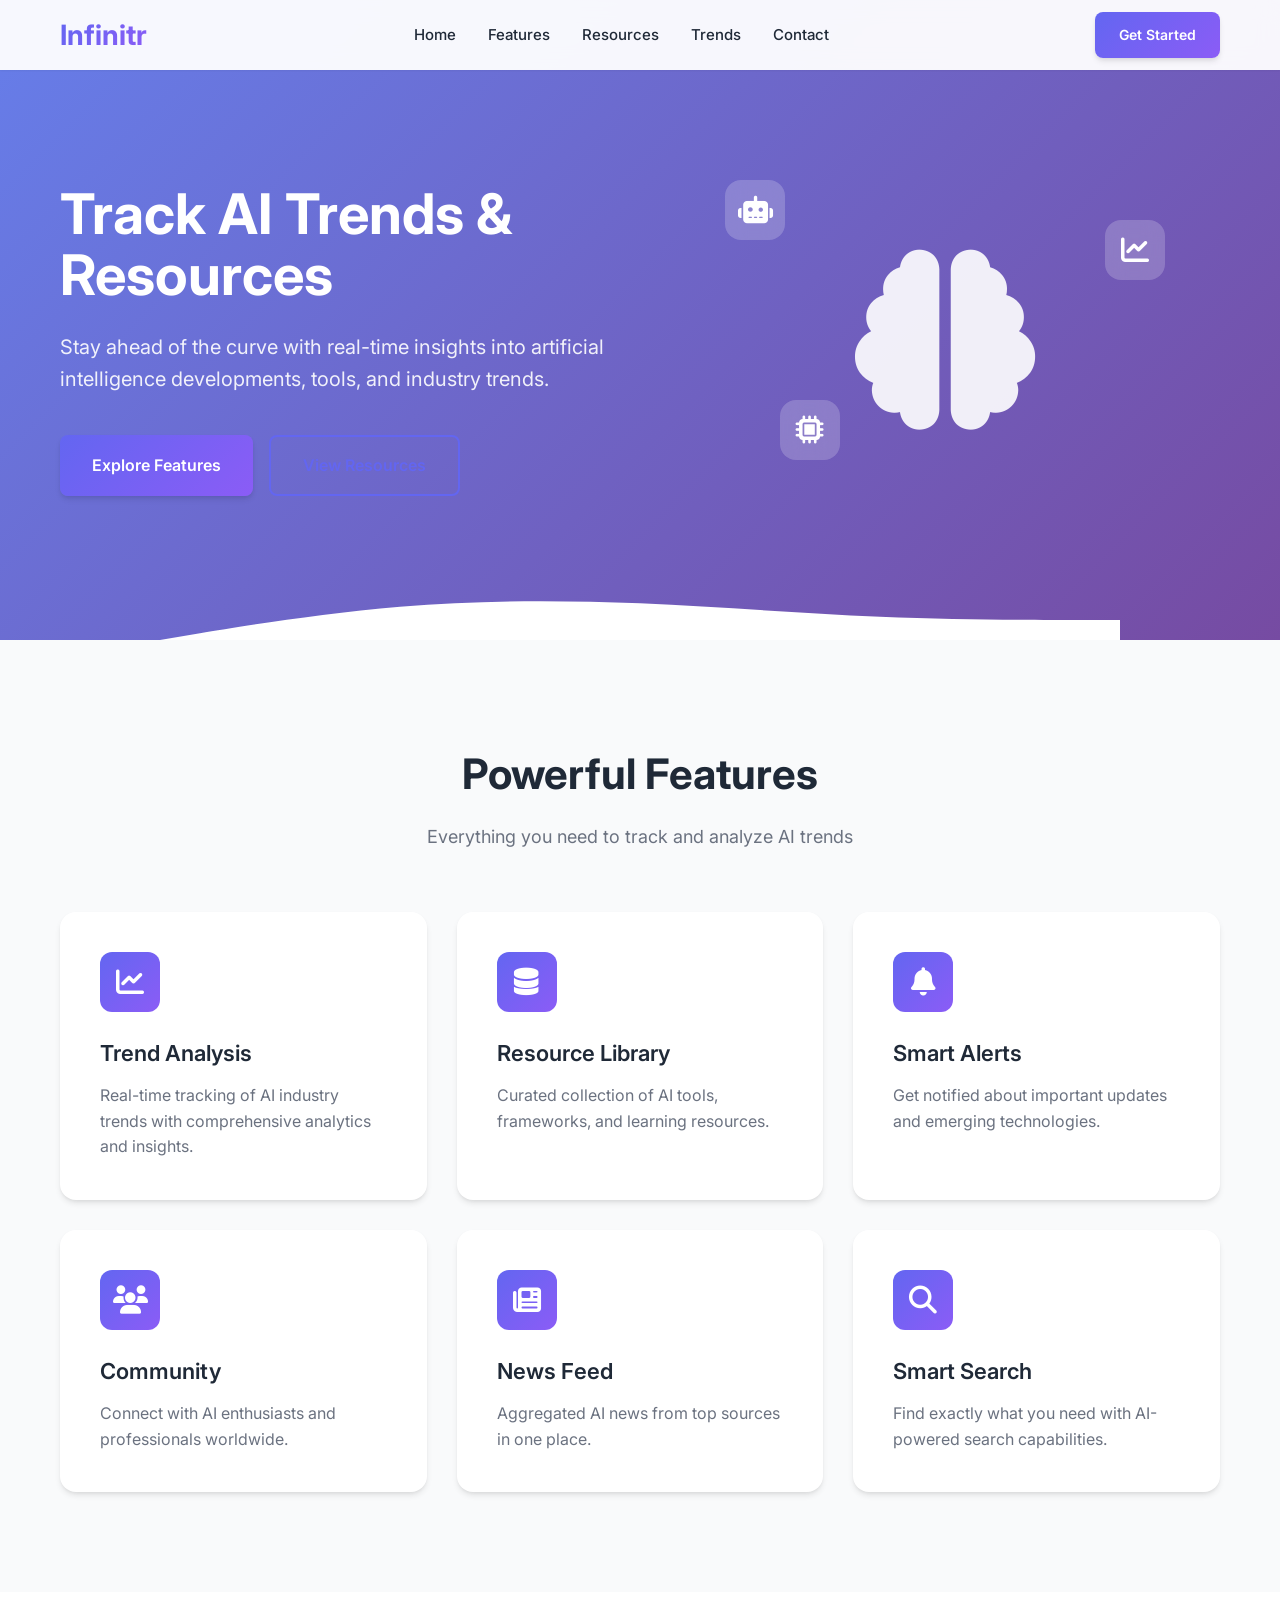
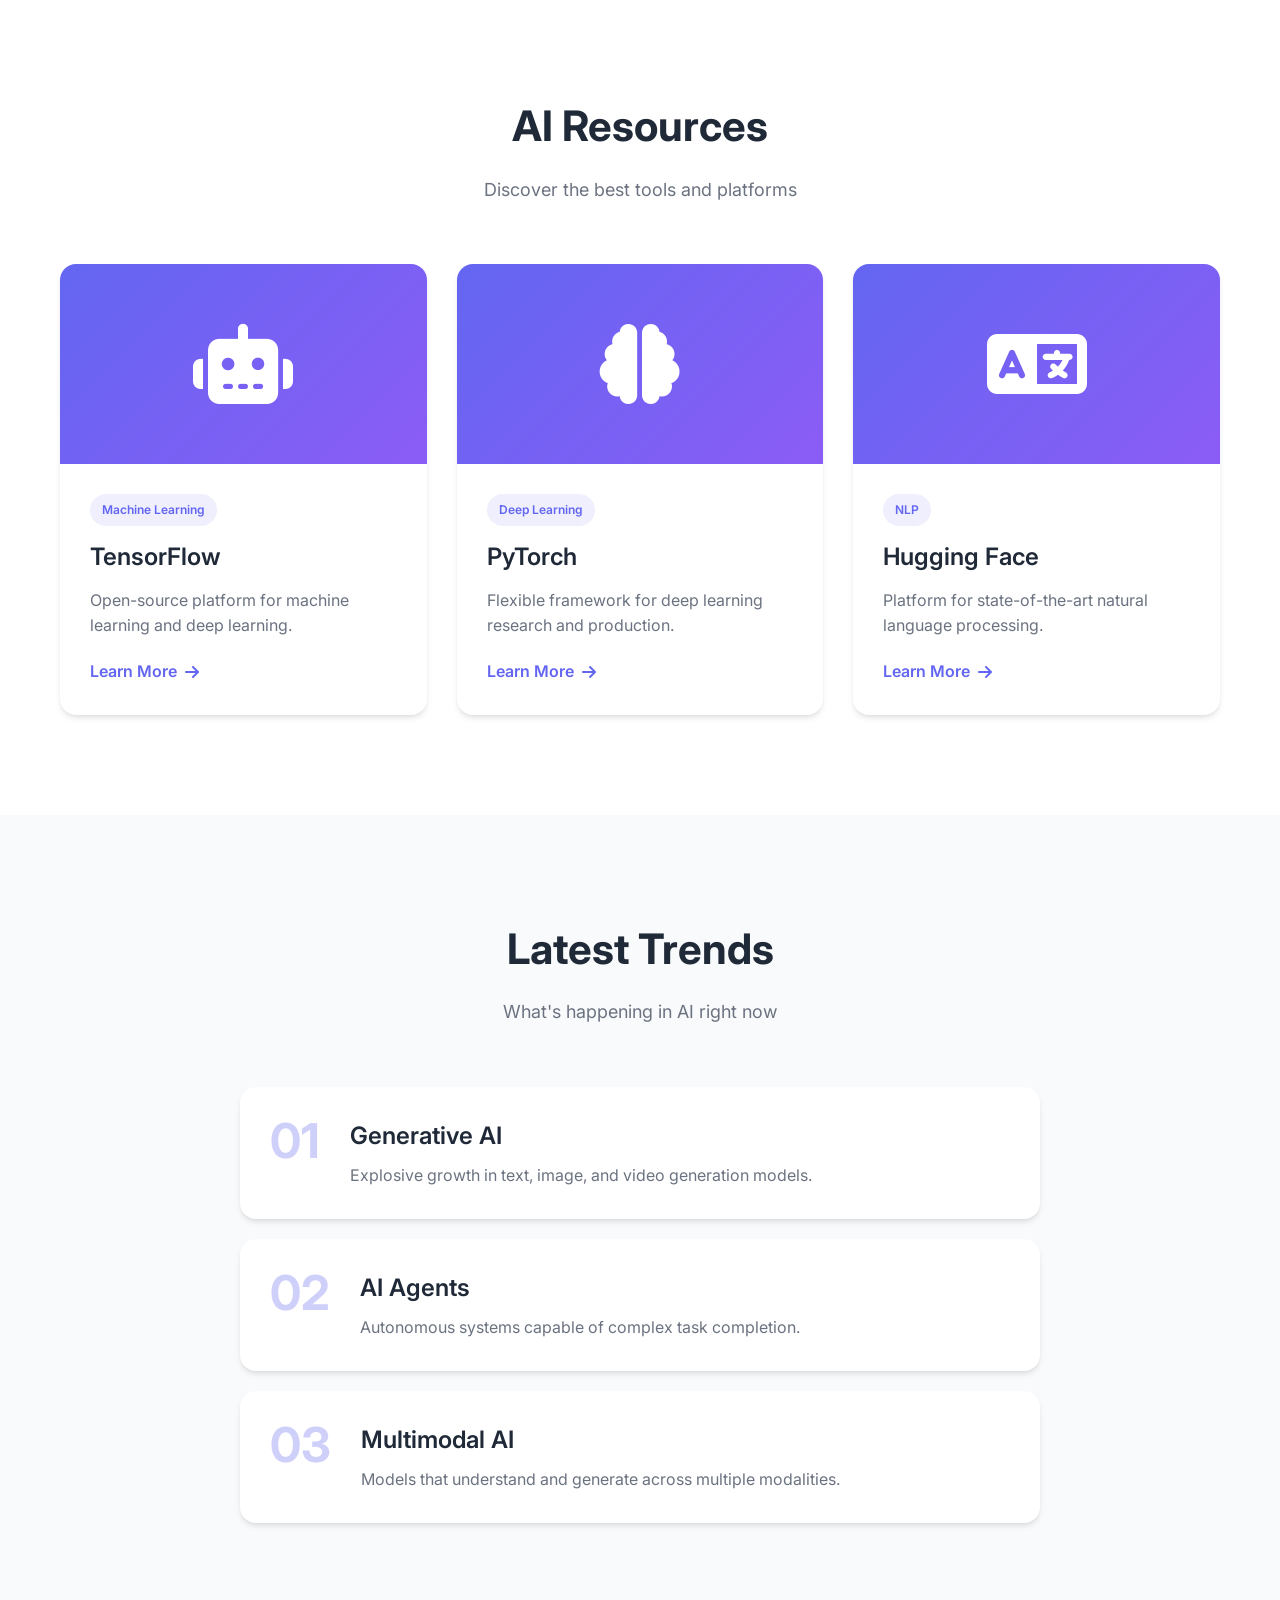
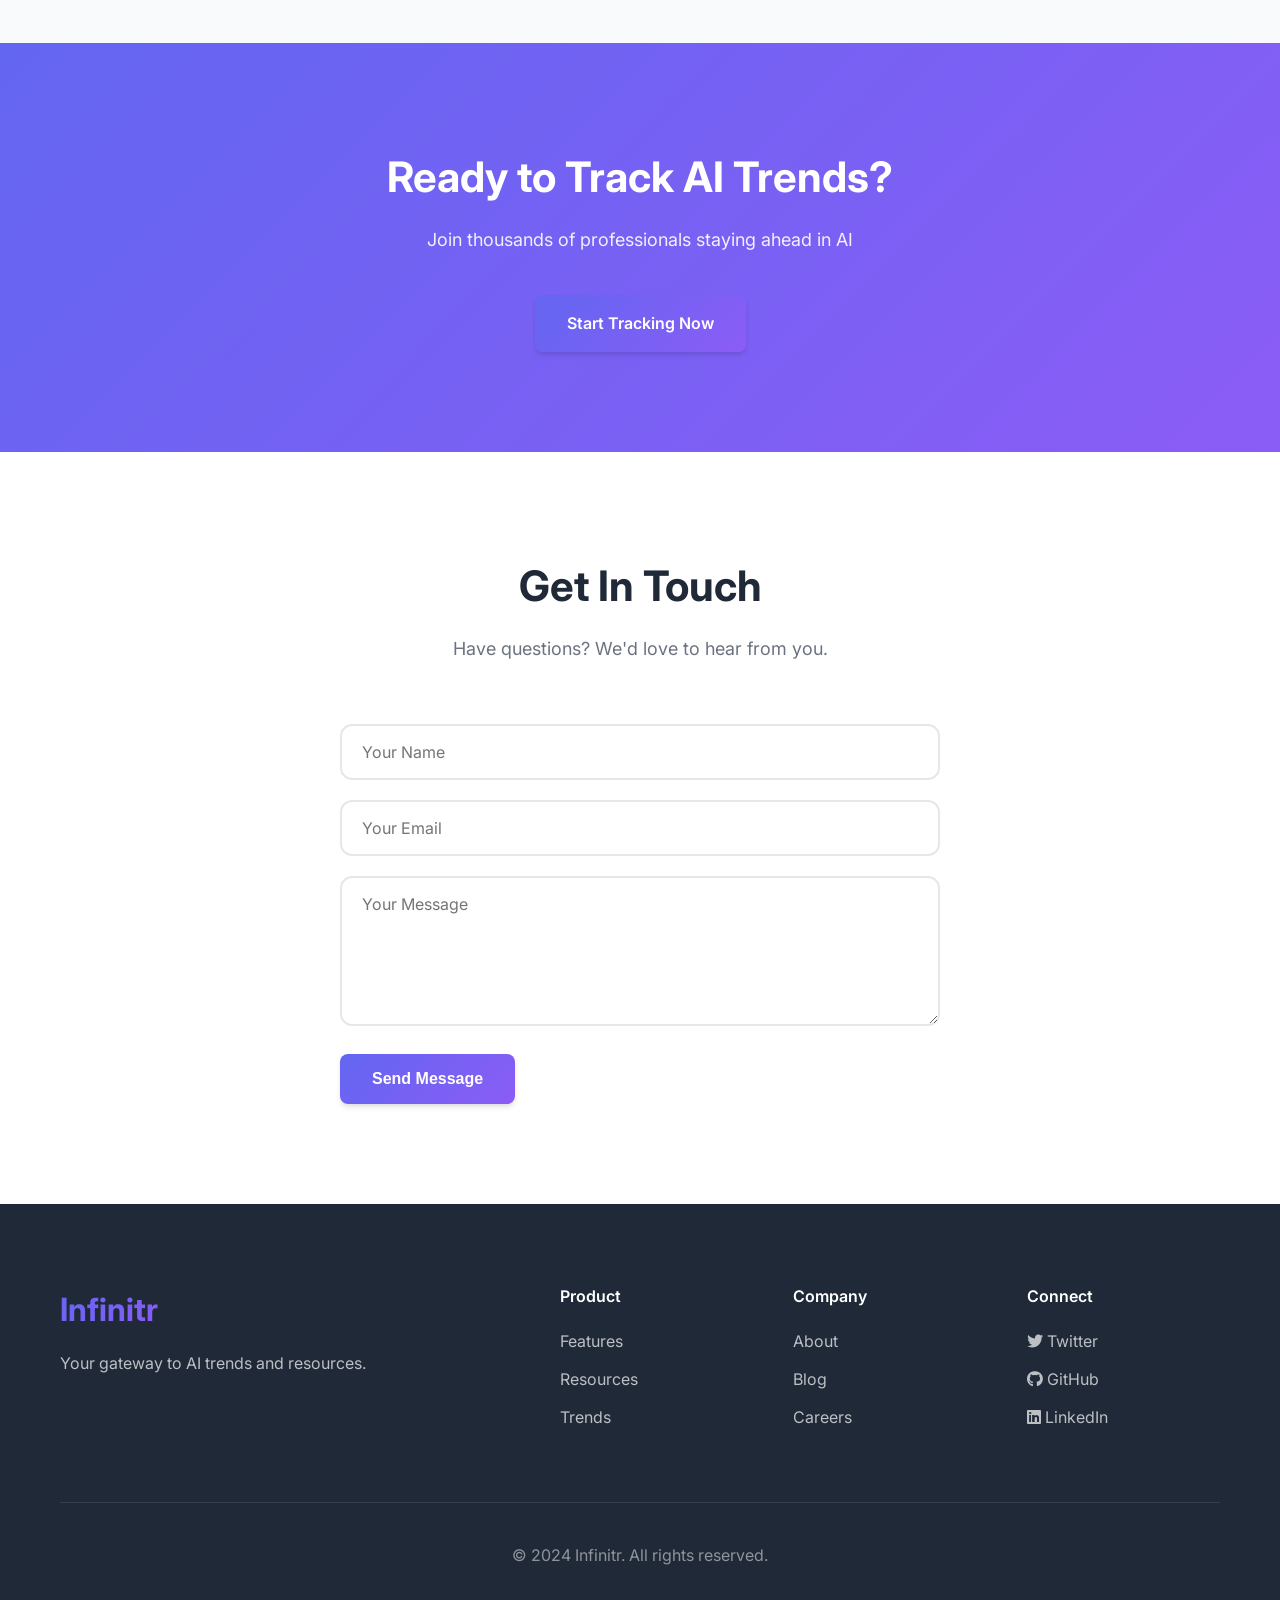
==== contact.html @ 83f3f102 "main Updated navigation links to point to subpages" ====
<!DOCTYPE html>
<html lang="en">
<head>
    <meta charset="UTF-8">
    <meta name="viewport" content="width=device-width, initial-scale=1.0">
    <title>AI Tracking Website for Trends and Resources in AI</title>
    <link rel="stylesheet" href="styles.css">
    <link href="https://fonts.googleapis.com/css2?family=Inter:wght@300;400;500;600;700&display=swap" rel="stylesheet">
    <link rel="stylesheet" href="https://cdnjs.cloudflare.com/ajax/libs/font-awesome/6.4.0/css/all.min.css">
</head>
<body>
    <!-- Navigation -->
    <nav class="navbar">
        <div class="container">
            <div class="nav-brand">
                <a href="#" class="logo">Infinitr</a>
            </div>
            <div class="nav-menu">
    <a href="index.html" class="nav-link">Home</a>
    <a href="features.html" class="nav-link">Features</a>
    <a href="resources.html" class="nav-link">Resources</a>
    <a href="trends.html" class="nav-link">Trends</a>
    <a href="contact.html" class="nav-link">Contact</a>
</div>
            <div class="nav-cta">
                <a href="#" class="btn btn-primary">Get Started</a>
            </div>
            <button class="mobile-toggle">
                <i class="fas fa-bars"></i>
            </button>
        </div>
    </nav>

    <!-- Hero Section -->
    <section id="home" class="hero">
        <div class="container">
            <div class="hero-content">
                <h1 class="hero-title">Track AI Trends & Resources</h1>
                <p class="hero-subtitle">Stay ahead of the curve with real-time insights into artificial intelligence developments, tools, and industry trends.</p>
                <div class="hero-buttons">
                    <a href="#features" class="btn btn-primary btn-lg">Explore Features</a>
                    <a href="#resources" class="btn btn-outline btn-lg">View Resources</a>
                </div>
            </div>
            <div class="hero-image">
                <div class="hero-visual">
                    <i class="fas fa-brain hero-icon"></i>
                    <div class="floating-elements">
                        <div class="float-item"><i class="fas fa-robot"></i></div>
                        <div class="float-item"><i class="fas fa-chart-line"></i></div>
                        <div class="float-item"><i class="fas fa-microchip"></i></div>
                    </div>
                </div>
            </div>
        </div>
        <div class="hero-wave">
            <svg viewBox="0 0 1440 120" fill="none" xmlns="http://www.w3.org/2000/svg">
                <path d="M0 120L60 110C120 100 240 80 360 70C480 60 600 60 720 65C840 70 960 80 1080 85C1200 90 1320 90 1380 90L1440 90V120H1380C1320 120 1200 120 1080 120C960 120 840 120 720 120C600 120 480 120 360 120C240 120 120 120 60 120H0Z" fill="white"/>
            </svg>
        </div>
    </section>

    <!-- Features Section -->
    <section id="features" class="features">
        <div class="container">
            <div class="section-header">
                <h2 class="section-title">Powerful Features</h2>
                <p class="section-subtitle">Everything you need to track and analyze AI trends</p>
            </div>
            <div class="features-grid">
                <div class="feature-card">
                    <div class="feature-icon">
                        <i class="fas fa-chart-line"></i>
                    </div>
                    <h3 class="feature-title">Trend Analysis</h3>
                    <p class="feature-desc">Real-time tracking of AI industry trends with comprehensive analytics and insights.</p>
                </div>
                <div class="feature-card">
                    <div class="feature-icon">
                        <i class="fas fa-database"></i>
                    </div>
                    <h3 class="feature-title">Resource Library</h3>
                    <p class="feature-desc">Curated collection of AI tools, frameworks, and learning resources.</p>
                </div>
                <div class="feature-card">
                    <div class="feature-icon">
                        <i class="fas fa-bell"></i>
                    </div>
                    <h3 class="feature-title">Smart Alerts</h3>
                    <p class="feature-desc">Get notified about important updates and emerging technologies.</p>
                </div>
                <div class="feature-card">
                    <div class="feature-icon">
                        <i class="fas fa-users"></i>
                    </div>
                    <h3 class="feature-title">Community</h3>
                    <p class="feature-desc">Connect with AI enthusiasts and professionals worldwide.</p>
                </div>
                <div class="feature-card">
                    <div class="feature-icon">
                        <i class="fas fa-newspaper"></i>
                    </div>
                    <h3 class="feature-title">News Feed</h3>
                    <p class="feature-desc">Aggregated AI news from top sources in one place.</p>
                </div>
                <div class="feature-card">
                    <div class="feature-icon">
                        <i class="fas fa-search"></i>
                    </div>
                    <h3 class="feature-title">Smart Search</h3>
                    <p class="feature-desc">Find exactly what you need with AI-powered search capabilities.</p>
                </div>
            </div>
        </div>
    </section>

    <!-- Resources Section -->
    <section id="resources" class="resources">
        <div class="container">
            <div class="section-header">
                <h2 class="section-title">AI Resources</h2>
                <p class="section-subtitle">Discover the best tools and platforms</p>
            </div>
            <div class="resources-grid">
                <div class="resource-card">
                    <div class="resource-image">
                        <i class="fas fa-robot"></i>
                    </div>
                    <div class="resource-content">
                        <span class="resource-tag">Machine Learning</span>
                        <h3 class="resource-title">TensorFlow</h3>
                        <p class="resource-desc">Open-source platform for machine learning and deep learning.</p>
                        <a href="#" class="resource-link">Learn More <i class="fas fa-arrow-right"></i></a>
                    </div>
                </div>
                <div class="resource-card">
                    <div class="resource-image">
                        <i class="fas fa-brain"></i>
                    </div>
                    <div class="resource-content">
                        <span class="resource-tag">Deep Learning</span>
                        <h3 class="resource-title">PyTorch</h3>
                        <p class="resource-desc">Flexible framework for deep learning research and production.</p>
                        <a href="#" class="resource-link">Learn More <i class="fas fa-arrow-right"></i></a>
                    </div>
                </div>
                <div class="resource-card">
                    <div class="resource-image">
                        <i class="fas fa-language"></i>
                    </div>
                    <div class="resource-content">
                        <span class="resource-tag">NLP</span>
                        <h3 class="resource-title">Hugging Face</h3>
                        <p class="resource-desc">Platform for state-of-the-art natural language processing.</p>
                        <a href="#" class="resource-link">Learn More <i class="fas fa-arrow-right"></i></a>
                    </div>
                </div>
            </div>
        </div>
    </section>

    <!-- Trends Section -->
    <section id="trends" class="trends">
        <div class="container">
            <div class="section-header">
                <h2 class="section-title">Latest Trends</h2>
                <p class="section-subtitle">What's happening in AI right now</p>
            </div>
            <div class="trends-content">
                <div class="trend-item">
                    <div class="trend-number">01</div>
                    <div class="trend-info">
                        <h3 class="trend-title">Generative AI</h3>
                        <p class="trend-desc">Explosive growth in text, image, and video generation models.</p>
                    </div>
                </div>
                <div class="trend-item">
                    <div class="trend-number">02</div>
                    <div class="trend-info">
                        <h3 class="trend-title">AI Agents</h3>
                        <p class="trend-desc">Autonomous systems capable of complex task completion.</p>
                    </div>
                </div>
                <div class="trend-item">
                    <div class="trend-number">03</div>
                    <div class="trend-info">
                        <h3 class="trend-title">Multimodal AI</h3>
                        <p class="trend-desc">Models that understand and generate across multiple modalities.</p>
                    </div>
                </div>
            </div>
        </div>
    </section>

    <!-- CTA Section -->
    <section class="cta">
        <div class="container">
            <div class="cta-content">
                <h2 class="cta-title">Ready to Track AI Trends?</h2>
                <p class="cta-subtitle">Join thousands of professionals staying ahead in AI</p>
                <a href="#" class="btn btn-primary btn-lg">Start Tracking Now</a>
            </div>
        </div>
    </section>

    <!-- Contact Section -->
    <section id="contact" class="contact">
        <div class="container">
            <div class="section-header">
                <h2 class="section-title">Get In Touch</h2>
                <p class="section-subtitle">Have questions? We'd love to hear from you.</p>
            </div>
            <div class="contact-content">
                <form class="contact-form">
                    <div class="form-group">
                        <input type="text" placeholder="Your Name" required>
                    </div>
                    <div class="form-group">
                        <input type="email" placeholder="Your Email" required>
                    </div>
                    <div class="form-group">
                        <textarea placeholder="Your Message" rows="5" required></textarea>
                    </div>
                    <button type="submit" class="btn btn-primary btn-lg">Send Message</button>
                </form>
            </div>
        </div>
    </section>

    <!-- Footer -->
    <footer class="footer">
        <div class="container">
            <div class="footer-content">
                <div class="footer-brand">
                    <a href="#" class="footer-logo">Infinitr</a>
                    <p class="footer-desc">Your gateway to AI trends and resources.</p>
                </div>
                <div class="footer-links">
                    <div class="footer-column">
                        <h4>Product</h4>
                        <a href="#features">Features</a>
                        <a href="#resources">Resources</a>
                        <a href="#trends">Trends</a>
                    </div>
                    <div class="footer-column">
                        <h4>Company</h4>
                        <a href="#">About</a>
                        <a href="#">Blog</a>
                        <a href="#">Careers</a>
                    </div>
                    <div class="footer-column">
                        <h4>Connect</h4>
                        <a href="#"><i class="fab fa-twitter"></i> Twitter</a>
                        <a href="#"><i class="fab fa-github"></i> GitHub</a>
                        <a href="#"><i class="fab fa-linkedin"></i> LinkedIn</a>
                    </div>
                </div>
            </div>
            <div class="footer-bottom">
                <p>&copy; 2024 Infinitr. All rights reserved.</p>
            </div>
        </div>
    </footer>

    <script src="script.js"></script>
</body>
</html>
---- styles.css ----
/* Infinitr AI Tracking Website Styles */

:root {
    --primary-color: #6366f1;
    --primary-dark: #4f46e5;
    --secondary-color: #8b5cf6;
    --accent-color: #06b6d4;
    --text-dark: #1f2937;
    --text-light: #6b7280;
    --bg-light: #f9fafb;
    --bg-white: #ffffff;
    --border-color: #e5e7eb;
    --gradient-primary: linear-gradient(135deg, #6366f1 0%, #8b5cf6 100%);
    --gradient-hero: linear-gradient(135deg, #667eea 0%, #764ba2 100%);
    --shadow-sm: 0 1px 2px 0 rgba(0, 0, 0, 0.05);
    --shadow-md: 0 4px 6px -1px rgba(0, 0, 0, 0.1), 0 2px 4px -1px rgba(0, 0, 0, 0.06);
    --shadow-lg: 0 10px 15px -3px rgba(0, 0, 0, 0.1), 0 4px 6px -2px rgba(0, 0, 0, 0.05);
    --shadow-xl: 0 20px 25px -5px rgba(0, 0, 0, 0.1), 0 10px 10px -5px rgba(0, 0, 0, 0.04);
}

* {
    margin: 0;
    padding: 0;
    box-sizing: border-box;
}

html {
    scroll-behavior: smooth;
}

body {
    font-family: 'Inter', -apple-system, BlinkMacSystemFont, 'Segoe UI', Roboto, sans-serif;
    line-height: 1.6;
    color: var(--text-dark);
    background-color: var(--bg-white);
}

.container {
    max-width: 1200px;
    margin: 0 auto;
    padding: 0 20px;
}

/* Buttons */
.btn {
    display: inline-flex;
    align-items: center;
    justify-content: center;
    padding: 12px 24px;
    font-size: 14px;
    font-weight: 600;
    text-decoration: none;
    border-radius: 8px;
    transition: all 0.3s ease;
    cursor: pointer;
    border: none;
}

.btn-primary {
    background: var(--gradient-primary);
    color: white;
    box-shadow: var(--shadow-md);
}

.btn-primary:hover {
    transform: translateY(-2px);
    box-shadow: var(--shadow-lg);
}

.btn-outline {
    background: transparent;
    color: var(--primary-color);
    border: 2px solid var(--primary-color);
}

.btn-outline:hover {
    background: var(--primary-color);
    color: white;
}

.btn-lg {
    padding: 16px 32px;
    font-size: 16px;
}

/* Navigation */
.navbar {
    position: fixed;
    top: 0;
    left: 0;
    right: 0;
    background: rgba(255, 255, 255, 0.95);
    backdrop-filter: blur(10px);
    z-index: 1000;
    box-shadow: var(--shadow-sm);
}

.navbar .container {
    display: flex;
    align-items: center;
    justify-content: space-between;
    height: 70px;
}

.logo {
    font-size: 28px;
    font-weight: 700;
    background: var(--gradient-primary);
    -webkit-background-clip: text;
    -webkit-text-fill-color: transparent;
    background-clip: text;
    text-decoration: none;
}

.nav-menu {
    display: flex;
    gap: 32px;
}

.nav-link {
    color: var(--text-dark);
    text-decoration: none;
    font-weight: 500;
    font-size: 15px;
    transition: color 0.3s ease;
    position: relative;
}

.nav-link:hover {
    color: var(--primary-color);
}

.nav-link::after {
    content: '';
    position: absolute;
    bottom: -4px;
    left: 0;
    width: 0;
    height: 2px;
    background: var(--gradient-primary);
    transition: width 0.3s ease;
}

.nav-link:hover::after {
    width: 100%;
}

.mobile-toggle {
    display: none;
    background: none;
    border: none;
    font-size: 24px;
    color: var(--text-dark);
    cursor: pointer;
}

/* Hero Section */
.hero {
    padding: 140px 0 100px;
    background: var(--gradient-hero);
    position: relative;
    overflow: hidden;
}

.hero .container {
    display: grid;
    grid-template-columns: 1fr 1fr;
    gap: 60px;
    align-items: center;
}

.hero-content {
    color: white;
}

.hero-title {
    font-size: 56px;
    font-weight: 700;
    line-height: 1.1;
    margin-bottom: 24px;
}

.hero-subtitle {
    font-size: 20px;
    opacity: 0.9;
    margin-bottom: 40px;
    line-height: 1.6;
}

.hero-buttons {
    display: flex;
    gap: 16px;
    flex-wrap: wrap;
}

.hero-visual {
    position: relative;
    display: flex;
    align-items: center;
    justify-content: center;
    height: 400px;
}

.hero-icon {
    font-size: 180px;
    color: rgba(255, 255, 255, 0.9);
    animation: pulse 3s ease-in-out infinite;
}

@keyframes pulse {
    0%, 100% { transform: scale(1); }
    50% { transform: scale(1.05); }
}

.floating-elements {
    position: absolute;
    width: 100%;
    height: 100%;
}

.float-item {
    position: absolute;
    width: 60px;
    height: 60px;
    background: rgba(255, 255, 255, 0.2);
    border-radius: 16px;
    display: flex;
    align-items: center;
    justify-content: center;
    font-size: 28px;
    color: white;
    backdrop-filter: blur(10px);
    animation: float 6s ease-in-out infinite;
}

.float-item:nth-child(1) {
    top: 10%;
    left: 10%;
    animation-delay: 0s;
}

.float-item:nth-child(2) {
    top: 20%;
    right: 10%;
    animation-delay: 2s;
}

.float-item:nth-child(3) {
    bottom: 20%;
    left: 20%;
    animation-delay: 4s;
}

@keyframes float {
    0%, 100% { transform: translateY(0) rotate(0deg); }
    50% { transform: translateY(-20px) rotate(5deg); }
}

.hero-wave {
    position: absolute;
    bottom: 0;
    left: 0;
    right: 0;
    line-height: 0;
}

.hero-wave svg {
    width: 100%;
    height: 80px;
}

/* Section Styles */
section {
    padding: 100px 0;
}

.section-header {
    text-align: center;
    margin-bottom: 60px;
}

.section-title {
    font-size: 42px;
    font-weight: 700;
    margin-bottom: 16px;
    color: var(--text-dark);
}

.section-subtitle {
    font-size: 18px;
    color: var(--text-light);
}

/* Features Section */
.features {
    background: var(--bg-light);
}

.features-grid {
    display: grid;
    grid-template-columns: repeat(auto-fit, minmax(350px, 1fr));
    gap: 30px;
}

.feature-card {
    background: white;
    padding: 40px;
    border-radius: 16px;
    box-shadow: var(--shadow-md);
    transition: all 0.3s ease;
}

.feature-card:hover {
    transform: translateY(-8px);
    box-shadow: var(--shadow-xl);
}

.feature-icon {
    width: 60px;
    height: 60px;
    background: var(--gradient-primary);
    border-radius: 12px;
    display: flex;
    align-items: center;
    justify-content: center;
    font-size: 28px;
    color: white;
    margin-bottom: 24px;
}

.feature-title {
    font-size: 22px;
    font-weight: 600;
    margin-bottom: 12px;
    color: var(--text-dark);
}

.feature-desc {
    color: var(--text-light);
    line-height: 1.6;
}

/* Resources Section */
.resources-grid {
    display: grid;
    grid-template-columns: repeat(auto-fit, minmax(320px, 1fr));
    gap: 30px;
}

.resource-card {
    background: white;
    border-radius: 16px;
    overflow: hidden;
    box-shadow: var(--shadow-md);
    transition: all 0.3s ease;
}

.resource-card:hover {
    transform: translateY(-8px);
    box-shadow: var(--shadow-xl);
}

.resource-image {
    height: 200px;
    background: var(--gradient-primary);
    display: flex;
    align-items: center;
    justify-content: center;
    font-size: 80px;
    color: white;
}

.resource-content {
    padding: 30px;
}

.resource-tag {
    display: inline-block;
    padding: 6px 12px;
    background: rgba(99, 102, 241, 0.1);
    color: var(--primary-color);
    font-size: 12px;
    font-weight: 600;
    border-radius: 20px;
    margin-bottom: 12px;
}

.resource-title {
    font-size: 24px;
    font-weight: 600;
    margin-bottom: 12px;
    color: var(--text-dark);
}

.resource-desc {
    color: var(--text-light);
    margin-bottom: 20px;
    line-height: 1.6;
}

.resource-link {
    color: var(--primary-color);
    text-decoration: none;
    font-weight: 600;
    display: inline-flex;
    align-items: center;
    gap: 8px;
    transition: gap 0.3s ease;
}

.resource-link:hover {
    gap: 12px;
}

/* Trends Section */
.trends {
    background: var(--bg-light);
}

.trends-content {
    max-width: 800px;
    margin: 0 auto;
}

.trend-item {
    display: flex;
    align-items: flex-start;
    gap: 30px;
    padding: 30px;
    background: white;
    border-radius: 16px;
    margin-bottom: 20px;
    box-shadow: var(--shadow-md);
    transition: all 0.3s ease;
}

.trend-item:hover {
    transform: translateX(10px);
    box-shadow: var(--shadow-lg);
}

.trend-number {
    font-size: 48px;
    font-weight: 700;
    color: var(--primary-color);
    opacity: 0.3;
    line-height: 1;
}

.trend-title {
    font-size: 24px;
    font-weight: 600;
    margin-bottom: 8px;
    color: var(--text-dark);
}

.trend-desc {
    color: var(--text-light);
}

/* CTA Section */
.cta {
    background: var(--gradient-primary);
    padding: 100px 0;
    text-align: center;
}

.cta-content {
    color: white;
}

.cta-title {
    font-size: 42px;
    font-weight: 700;
    margin-bottom: 16px;
}

.cta-subtitle {
    font-size: 18px;
    opacity: 0.9;
    margin-bottom: 40px;
}

/* Contact Section */
.contact-form {
    max-width: 600px;
    margin: 0 auto;
}

.form-group {
    margin-bottom: 20px;
}

.form-group input,
.form-group textarea {
    width: 100%;
    padding: 16px 20px;
    border: 2px solid var(--border-color);
    border-radius: 12px;
    font-size: 16px;
    font-family: inherit;
    transition: border-color 0.3s ease;
}

.form-group input:focus,
.form-group textarea:focus {
    outline: none;
    border-color: var(--primary-color);
}

.form-group textarea {
    resize: vertical;
    min-height: 150px;
}

/* Footer */
.footer {
    background: var(--text-dark);
    color: white;
    padding: 80px 0 40px;
}

.footer-content {
    display: grid;
    grid-template-columns: 2fr 3fr;
    gap: 60px;
    margin-bottom: 60px;
}

.footer-logo {
    font-size: 32px;
    font-weight: 700;
    background: var(--gradient-primary);
    -webkit-background-clip: text;
    -webkit-text-fill-color: transparent;
    background-clip: text;
    text-decoration: none;
    display: inline-block;
    margin-bottom: 16px;
}

.footer-desc {
    color: rgba(255, 255, 255, 0.7);
    line-height: 1.6;
}

.footer-links {
    display: grid;
    grid-template-columns: repeat(3, 1fr);
    gap: 40px;
}

.footer-column h4 {
    font-size: 16px;
    font-weight: 600;
    margin-bottom: 20px;
    color: white;
}

.footer-column a {
    display: block;
    color: rgba(255, 255, 255, 0.7);
    text-decoration: none;
    margin-bottom: 12px;
    transition: color 0.3s ease;
}

.footer-column a:hover {
    color: white;
}

.footer-bottom {
    border-top: 1px solid rgba(255, 255, 255, 0.1);
    padding-top: 40px;
    text-align: center;
    color: rgba(255, 255, 255, 0.5);
}

/* Responsive Design */
@media (max-width: 1024px) {
    .hero .container {
        grid-template-columns: 1fr;
        text-align: center;
    }

    .hero-title {
        font-size: 42px;
    }

    .hero-buttons {
        justify-content: center;
    }

    .hero-visual {
        height: 300px;
    }

    .hero-icon {
        font-size: 120px;
    }

    .footer-content {
        grid-template-columns: 1fr;
        gap: 40px;
    }
}

@media (max-width: 768px) {
    .nav-menu,
    .nav-cta {
        display: none;
    }

    .mobile-toggle {
        display: block;
    }

    .hero {
        padding: 120px 0 80px;
    }

    .hero-title {
        font-size: 36px;
    }

    .section-title {
        font-size: 32px;
    }

    .features-grid {
        grid-template-columns: 1fr;
    }

    .resources-grid {
        grid-template-columns: 1fr;
    }

    .footer-links {
        grid-template-columns: 1fr;
        gap: 30px;
    }

    .trend-item {
        flex-direction: column;
        text-align: center;
    }
}

/* Animations */
@keyframes fadeInUp {
    from {
        opacity: 0;
        transform: translateY(30px);
    }
    to {
        opacity: 1;
        transform: translateY(0);
    }
}

.feature-card,
.resource-card,
.trend-item {
    animation: fadeInUp 0.6s ease forwards;
}

.feature-card:nth-child(1) { animation-delay: 0.1s; }
.feature-card:nth-child(2) { animation-delay: 0.2s; }
.feature-card:nth-child(3) { animation-delay: 0.3s; }
.feature-card:nth-child(4) { animation-delay: 0.4s; }
.feature-card:nth-child(5) { animation-delay: 0.5s; }
.feature-card:nth-child(6) { animation-delay: 0.6s; }
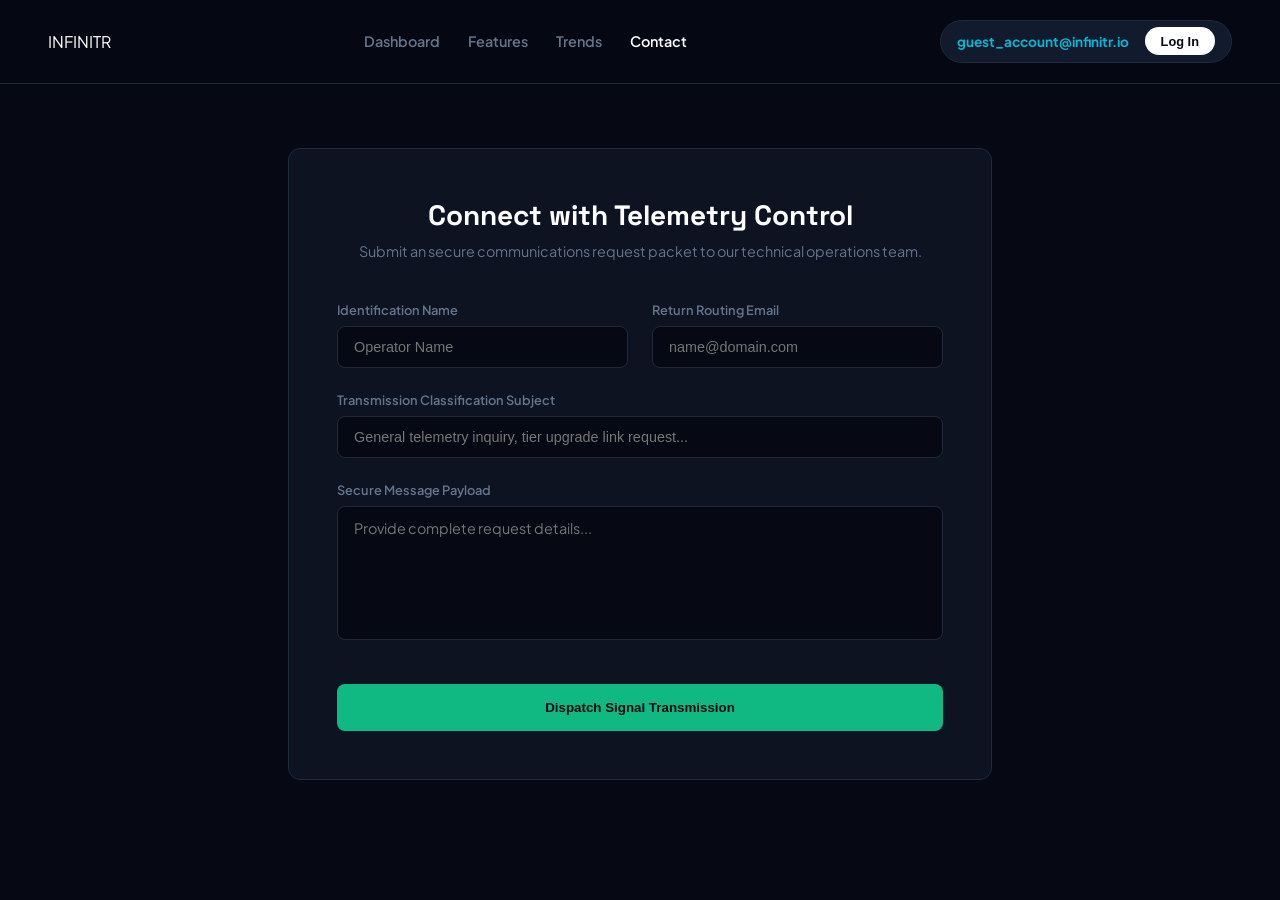
==== commit 8985f40a: "z z" ====
--- a/contact.html
+++ b/contact.html
@@ -1,267 +1,90 @@
 <!DOCTYPE html>
 <html lang="en">
 <head>
-    <meta charset="UTF-8">
-    <meta name="viewport" content="width=device-width, initial-scale=1.0">
-    <title>AI Tracking Website for Trends and Resources in AI</title>
-    <link rel="stylesheet" href="styles.css">
-    <link href="https://fonts.googleapis.com/css2?family=Inter:wght@300;400;500;600;700&display=swap" rel="stylesheet">
-    <link rel="stylesheet" href="https://cdnjs.cloudflare.com/ajax/libs/font-awesome/6.4.0/css/all.min.css">
+  <meta charset="UTF-8">
+  <meta name="viewport" content="width=device-width, initial-scale=1.0">
+  <title>InfiniTR // Contact Matrix Connection</title>
+  
+  <link rel="preconnect" href="https://fonts.googleapis.com">
+  <link rel="preconnect" href="https://fonts.gstatic.com" crossorigin>
+  <link href="https://fonts.googleapis.com/css2?family=Plus+Jakarta+Sans:wght@400;600;700&family=Space+Grotesk:wght@500;700&display=swap" rel="stylesheet">
+  <link rel="stylesheet" href="style.css">
 </head>
 <body>
-    <!-- Navigation -->
-    <nav class="navbar">
-        <div class="container">
-            <div class="nav-brand">
-                <a href="#" class="logo">Infinitr</a>
-            </div>
-            <div class="nav-menu">
-    <a href="index.html" class="nav-link">Home</a>
-    <a href="features.html" class="nav-link">Features</a>
-    <a href="resources.html" class="nav-link">Resources</a>
-    <a href="trends.html" class="nav-link">Trends</a>
-    <a href="contact.html" class="nav-link">Contact</a>
-</div>
-            <div class="nav-cta">
-                <a href="#" class="btn btn-primary">Get Started</a>
-            </div>
-            <button class="mobile-toggle">
-                <i class="fas fa-bars"></i>
-            </button>
+
+  <nav class="navbar">
+    <div class="logo">INFINI<span>TR</span></div>
+    
+    <div class="nav-links-group">
+      <a href="index.html" class="nav-page-link">Dashboard</a>
+      <a href="features.html" class="nav-page-link">Features</a>
+      <a href="trends.html" class="nav-page-link">Trends</a>
+      <a href="contact.html" class="nav-page-link active">Contact</a>
+    </div>
+
+    <div class="profile-pill">
+      <div class="user-meta-block">
+        <span id="user-display-name" class="user-email">guest_account@infinitr.io</span>
+        <small id="user-role-sub" style="color: var(--text-muted); display: block; font-size: 0.7rem;"></small>
+      </div>
+      <span id="portal-role-badge" style="font-size: 0.7rem; font-weight: bold; padding: 0.2rem 0.4rem; background: rgba(255,255,255,0.05); border-radius: 4px; display: none;"></span>
+      <button id="logout-btn" class="auth-btn" style="display: none;">Log Out</button>
+      <button id="login-trigger-btn" class="login-btn">Log In</button>
+    </div>
+  </nav>
+
+  <div id="auth-screen" class="auth-container" style="display: none;">
+    <div class="auth-card">
+      <div class="auth-close" id="auth-close-btn">&times;</div>
+      <h2>INFINI<span>TR</span></h2>
+      <p>Enter your profile credentials to sync with the tracking matrix stream.</p>
+      <form id="login-form">
+        <div class="input-group">
+          <label for="username">Secure User Email</label>
+          <input type="text" id="username" placeholder="member@infinitr.io" required autocomplete="email">
         </div>
-    </nav>
+        <div class="input-group">
+          <label for="password">Security Access Key</label>
+          <input type="password" id="password" placeholder="••••••••" required>
+        </div>
+        <button type="submit" class="btn-primary">Initialize Secure Link</button>
+        <div id="auth-error" class="error-msg"></div>
+      </form>
+    </div>
+  </div>
 
-    <!-- Hero Section -->
-    <section id="home" class="hero">
-        <div class="container">
-            <div class="hero-content">
-                <h1 class="hero-title">Track AI Trends & Resources</h1>
-                <p class="hero-subtitle">Stay ahead of the curve with real-time insights into artificial intelligence developments, tools, and industry trends.</p>
-                <div class="hero-buttons">
-                    <a href="#features" class="btn btn-primary btn-lg">Explore Features</a>
-                    <a href="#resources" class="btn btn-outline btn-lg">View Resources</a>
-                </div>
-            </div>
-            <div class="hero-image">
-                <div class="hero-visual">
-                    <i class="fas fa-brain hero-icon"></i>
-                    <div class="floating-elements">
-                        <div class="float-item"><i class="fas fa-robot"></i></div>
-                        <div class="float-item"><i class="fas fa-chart-line"></i></div>
-                        <div class="float-item"><i class="fas fa-microchip"></i></div>
-                    </div>
-                </div>
-            </div>
+  <div class="dashboard-layout" style="grid-template-columns: 1fr; max-width: 800px; margin-top: 4rem;">
+    <section class="card-panel" style="padding: 3rem;">
+      <h2 class="panel-title" style="font-size: 1.75rem; font-family: var(--font-display); text-align: center; margin-bottom: 0.5rem;">Connect with <span>Telemetry Control</span></h2>
+      <p style="color: var(--text-muted); text-align: center; font-size: 0.9rem; margin-bottom: 2.5rem; line-height: 1.5;">Submit an secure communications request packet to our technical operations team.</p>
+      
+      <form id="contact-dispatch-form" style="display: flex; flex-direction: column; gap: 1.5rem;">
+        <div style="display: grid; grid-template-columns: 1fr 1fr; gap: 1.5rem;">
+          <div class="input-group" style="margin-bottom: 0;">
+            <label>Identification Name</label>
+            <input type="text" placeholder="Operator Name" required style="background: #060913;">
+          </div>
+          <div class="input-group" style="margin-bottom: 0;">
+            <label>Return Routing Email</label>
+            <input type="email" placeholder="name@domain.com" required style="background: #060913;">
+          </div>
         </div>
-        <div class="hero-wave">
-            <svg viewBox="0 0 1440 120" fill="none" xmlns="http://www.w3.org/2000/svg">
-                <path d="M0 120L60 110C120 100 240 80 360 70C480 60 600 60 720 65C840 70 960 80 1080 85C1200 90 1320 90 1380 90L1440 90V120H1380C1320 120 1200 120 1080 120C960 120 840 120 720 120C600 120 480 120 360 120C240 120 120 120 60 120H0Z" fill="white"/>
-            </svg>
+        
+        <div class="input-group" style="margin-bottom: 0;">
+          <label>Transmission Classification Subject</label>
+          <input type="text" placeholder="General telemetry inquiry, tier upgrade link request..." required style="background: #060913;">
         </div>
+
+        <div class="input-group" style="margin-bottom: 0;">
+          <label>Secure Message Payload</label>
+          <textarea rows="6" placeholder="Provide complete request details..." required style="width: 100%; padding: 0.75rem 1rem; border-radius: 8px; border: 1px solid var(--border-line); background: #060913; color: white; outline: none; font-family: var(--font-body); font-size: 0.9rem; resize: none;"></textarea>
+        </div>
+
+        <button type="submit" class="btn-primary" style="padding: 1rem; margin-top: 1rem;">Dispatch Signal Transmission</button>
+      </form>
     </section>
+  </div>
 
-    <!-- Features Section -->
-    <section id="features" class="features">
-        <div class="container">
-            <div class="section-header">
-                <h2 class="section-title">Powerful Features</h2>
-                <p class="section-subtitle">Everything you need to track and analyze AI trends</p>
-            </div>
-            <div class="features-grid">
-                <div class="feature-card">
-                    <div class="feature-icon">
-                        <i class="fas fa-chart-line"></i>
-                    </div>
-                    <h3 class="feature-title">Trend Analysis</h3>
-                    <p class="feature-desc">Real-time tracking of AI industry trends with comprehensive analytics and insights.</p>
-                </div>
-                <div class="feature-card">
-                    <div class="feature-icon">
-                        <i class="fas fa-database"></i>
-                    </div>
-                    <h3 class="feature-title">Resource Library</h3>
-                    <p class="feature-desc">Curated collection of AI tools, frameworks, and learning resources.</p>
-                </div>
-                <div class="feature-card">
-                    <div class="feature-icon">
-                        <i class="fas fa-bell"></i>
-                    </div>
-                    <h3 class="feature-title">Smart Alerts</h3>
-                    <p class="feature-desc">Get notified about important updates and emerging technologies.</p>
-                </div>
-                <div class="feature-card">
-                    <div class="feature-icon">
-                        <i class="fas fa-users"></i>
-                    </div>
-                    <h3 class="feature-title">Community</h3>
-                    <p class="feature-desc">Connect with AI enthusiasts and professionals worldwide.</p>
-                </div>
-                <div class="feature-card">
-                    <div class="feature-icon">
-                        <i class="fas fa-newspaper"></i>
-                    </div>
-                    <h3 class="feature-title">News Feed</h3>
-                    <p class="feature-desc">Aggregated AI news from top sources in one place.</p>
-                </div>
-                <div class="feature-card">
-                    <div class="feature-icon">
-                        <i class="fas fa-search"></i>
-                    </div>
-                    <h3 class="feature-title">Smart Search</h3>
-                    <p class="feature-desc">Find exactly what you need with AI-powered search capabilities.</p>
-                </div>
-            </div>
-        </div>
-    </section>
-
-    <!-- Resources Section -->
-    <section id="resources" class="resources">
-        <div class="container">
-            <div class="section-header">
-                <h2 class="section-title">AI Resources</h2>
-                <p class="section-subtitle">Discover the best tools and platforms</p>
-            </div>
-            <div class="resources-grid">
-                <div class="resource-card">
-                    <div class="resource-image">
-                        <i class="fas fa-robot"></i>
-                    </div>
-                    <div class="resource-content">
-                        <span class="resource-tag">Machine Learning</span>
-                        <h3 class="resource-title">TensorFlow</h3>
-                        <p class="resource-desc">Open-source platform for machine learning and deep learning.</p>
-                        <a href="#" class="resource-link">Learn More <i class="fas fa-arrow-right"></i></a>
-                    </div>
-                </div>
-                <div class="resource-card">
-                    <div class="resource-image">
-                        <i class="fas fa-brain"></i>
-                    </div>
-                    <div class="resource-content">
-                        <span class="resource-tag">Deep Learning</span>
-                        <h3 class="resource-title">PyTorch</h3>
-                        <p class="resource-desc">Flexible framework for deep learning research and production.</p>
-                        <a href="#" class="resource-link">Learn More <i class="fas fa-arrow-right"></i></a>
-                    </div>
-                </div>
-                <div class="resource-card">
-                    <div class="resource-image">
-                        <i class="fas fa-language"></i>
-                    </div>
-                    <div class="resource-content">
-                        <span class="resource-tag">NLP</span>
-                        <h3 class="resource-title">Hugging Face</h3>
-                        <p class="resource-desc">Platform for state-of-the-art natural language processing.</p>
-                        <a href="#" class="resource-link">Learn More <i class="fas fa-arrow-right"></i></a>
-                    </div>
-                </div>
-            </div>
-        </div>
-    </section>
-
-    <!-- Trends Section -->
-    <section id="trends" class="trends">
-        <div class="container">
-            <div class="section-header">
-                <h2 class="section-title">Latest Trends</h2>
-                <p class="section-subtitle">What's happening in AI right now</p>
-            </div>
-            <div class="trends-content">
-                <div class="trend-item">
-                    <div class="trend-number">01</div>
-                    <div class="trend-info">
-                        <h3 class="trend-title">Generative AI</h3>
-                        <p class="trend-desc">Explosive growth in text, image, and video generation models.</p>
-                    </div>
-                </div>
-                <div class="trend-item">
-                    <div class="trend-number">02</div>
-                    <div class="trend-info">
-                        <h3 class="trend-title">AI Agents</h3>
-                        <p class="trend-desc">Autonomous systems capable of complex task completion.</p>
-                    </div>
-                </div>
-                <div class="trend-item">
-                    <div class="trend-number">03</div>
-                    <div class="trend-info">
-                        <h3 class="trend-title">Multimodal AI</h3>
-                        <p class="trend-desc">Models that understand and generate across multiple modalities.</p>
-                    </div>
-                </div>
-            </div>
-        </div>
-    </section>
-
-    <!-- CTA Section -->
-    <section class="cta">
-        <div class="container">
-            <div class="cta-content">
-                <h2 class="cta-title">Ready to Track AI Trends?</h2>
-                <p class="cta-subtitle">Join thousands of professionals staying ahead in AI</p>
-                <a href="#" class="btn btn-primary btn-lg">Start Tracking Now</a>
-            </div>
-        </div>
-    </section>
-
-    <!-- Contact Section -->
-    <section id="contact" class="contact">
-        <div class="container">
-            <div class="section-header">
-                <h2 class="section-title">Get In Touch</h2>
-                <p class="section-subtitle">Have questions? We'd love to hear from you.</p>
-            </div>
-            <div class="contact-content">
-                <form class="contact-form">
-                    <div class="form-group">
-                        <input type="text" placeholder="Your Name" required>
-                    </div>
-                    <div class="form-group">
-                        <input type="email" placeholder="Your Email" required>
-                    </div>
-                    <div class="form-group">
-                        <textarea placeholder="Your Message" rows="5" required></textarea>
-                    </div>
-                    <button type="submit" class="btn btn-primary btn-lg">Send Message</button>
-                </form>
-            </div>
-        </div>
-    </section>
-
-    <!-- Footer -->
-    <footer class="footer">
-        <div class="container">
-            <div class="footer-content">
-                <div class="footer-brand">
-                    <a href="#" class="footer-logo">Infinitr</a>
-                    <p class="footer-desc">Your gateway to AI trends and resources.</p>
-                </div>
-                <div class="footer-links">
-                    <div class="footer-column">
-                        <h4>Product</h4>
-                        <a href="#features">Features</a>
-                        <a href="#resources">Resources</a>
-                        <a href="#trends">Trends</a>
-                    </div>
-                    <div class="footer-column">
-                        <h4>Company</h4>
-                        <a href="#">About</a>
-                        <a href="#">Blog</a>
-                        <a href="#">Careers</a>
-                    </div>
-                    <div class="footer-column">
-                        <h4>Connect</h4>
-                        <a href="#"><i class="fab fa-twitter"></i> Twitter</a>
-                        <a href="#"><i class="fab fa-github"></i> GitHub</a>
-                        <a href="#"><i class="fab fa-linkedin"></i> LinkedIn</a>
-                    </div>
-                </div>
-            </div>
-            <div class="footer-bottom">
-                <p>&copy; 2024 Infinitr. All rights reserved.</p>
-            </div>
-        </div>
-    </footer>
-
-    <script src="script.js"></script>
+  <script src="script.js"></script>
 </body>
 </html>
--- a/style.css
+++ b/style.css
@@ -0,0 +1,222 @@
+/* Infinitr AI Tracking Website Styles */
+:root {
+    --bg-base: #060913;
+    --bg-card: #0D1321;
+    --accent: #10B981; 
+    --accent-blue: #06B6D4;
+    --border-line: #1E293B;
+    --text-pure: #FFFFFF;
+    --text-muted: #64748B;
+    --font-body: 'Plus Jakarta Sans', sans-serif;
+    --font-display: 'Space Grotesk', sans-serif;
+}
+
+* {
+    margin: 0;
+    padding: 0;
+    box-sizing: border-box;
+}
+
+body {
+    background-color: var(--bg-base);
+    color: var(--text-pure);
+    font-family: var(--font-body);
+    overflow-x: hidden;
+}
+
+/* Onboarding Overlays */
+.auth-container {
+    display: flex;
+    justify-content: center;
+    align-items: center;
+    min-height: 100vh;
+    width: 100vw;
+    background: rgba(6, 9, 19, 0.8);
+    backdrop-filter: blur(16px);
+    position: fixed;
+    top: 0;
+    left: 0;
+    z-index: 9999;
+}
+
+.auth-card {
+    background: var(--bg-card);
+    padding: 2.5rem;
+    border-radius: 16px;
+    box-shadow: 0 20px 50px rgba(0, 0, 0, 0.8);
+    width: 90%;
+    max-width: 420px;
+    border: 1px solid var(--border-line);
+    position: relative;
+}
+
+.auth-close {
+    position: absolute;
+    top: 1rem;
+    right: 1.25rem;
+    font-size: 1.5rem;
+    color: var(--text-muted);
+    cursor: pointer;
+    transition: color 0.2s;
+}
+.auth-close:hover { color: white; }
+
+.auth-card h2 {
+    margin-bottom: 0.5rem;
+    text-align: center;
+    font-family: var(--font-display);
+    letter-spacing: 1px;
+}
+.auth-card h2 span { color: var(--accent); }
+
+.auth-card p {
+    color: var(--text-muted);
+    font-size: 0.85rem;
+    margin-bottom: 2rem;
+    text-align: center;
+    line-height: 1.4;
+}
+
+.input-group { margin-bottom: 1.25rem; }
+.input-group label {
+    display: block;
+    font-size: 0.8rem;
+    color: var(--text-muted);
+    margin-bottom: 0.5rem;
+    font-weight: 600;
+}
+.input-group input {
+    width: 100%;
+    padding: 0.75rem 1rem;
+    border-radius: 8px;
+    border: 1px solid var(--border-line);
+    background: #121A2E;
+    color: white;
+    outline: none;
+    font-size: 0.9rem;
+    transition: border-color 0.2s;
+}
+.input-group input:focus { border-color: var(--accent); }
+
+.btn-primary {
+    width: 100%;
+    padding: 0.75rem;
+    background: var(--accent);
+    color: var(--bg-base);
+    border: none;
+    border-radius: 8px;
+    font-weight: 700;
+    cursor: pointer;
+    transition: opacity 0.2s;
+}
+.btn-primary:hover { opacity: 0.9; }
+
+.error-msg {
+    color: #ef4444;
+    font-size: 0.85rem;
+    margin-top: 1rem;
+    text-align: center;
+    display: none;
+    font-weight: 600;
+}
+
+/* Header & Shared Layout Mechanics */
+.navbar {
+    display: flex;
+    justify-content: space-between;
+    align-items: center;
+    padding: 1.25rem 3rem;
+    border-bottom: 1px solid var(--border-line);
+    background-color: rgba(6, 9, 19, 0.85);
+    backdrop-filter: blur(12px);
+    position: sticky;
+    top: 0;
+    z-index: 100;
+}
+
+.nav-links-group {
+    display: flex;
+    gap: 1.75rem;
+}
+
+.nav-page-link {
+    color: var(--text-muted);
+    text-decoration: none;
+    font-size: 0.9rem;
+    font-weight: 600;
+    transition: color 0.2s;
+}
+.nav-page-link:hover, .nav-page-link.active {
+    color: var(--text-pure);
+}
+
+.profile-pill {
+    display: flex;
+    align-items: center;
+    gap: 1rem;
+    background-color: #121A2E;
+    padding: 0.4rem 1rem;
+    border-radius: 100px;
+    border: 1px solid var(--border-line);
+}
+
+.user-meta-block { display: flex; flex-direction: column; }
+.user-email { font-size: 0.85rem; font-weight: 700; color: var(--accent-blue); }
+
+.login-btn {
+    background: var(--text-pure);
+    color: var(--bg-base);
+    border: none;
+    padding: 0.4rem 1rem;
+    border-radius: 100px;
+    font-weight: 700;
+    font-size: 0.8rem;
+    cursor: pointer;
+}
+
+.auth-btn {
+    background: none;
+    border: none;
+    color: #ef4444;
+    font-size: 0.8rem;
+    cursor: pointer;
+    font-weight: 700;
+}
+
+/* Master Grid Structure */
+.dashboard-layout {
+    max-width: 1400px;
+    margin: 2rem auto;
+    padding: 0 3rem;
+    display: grid;
+    grid-template-columns: 2fr 1fr;
+    gap: 2rem;
+    width: 100%;
+}
+
+.main-stream { display: flex; flex-direction: column; gap: 2rem; }
+.card-panel { background-color: var(--bg-card); border: 1px solid var(--border-line); border-radius: 12px; padding: 2rem; }
+.panel-title { font-family: var(--font-display); font-size: 1.25rem; margin-bottom: 1.25rem; }
+
+.stats-grid { display: grid; grid-template-columns: 1fr 1fr; gap: 1.5rem; }
+.stat-card { background: rgba(255, 255, 255, 0.01); padding: 1.25rem; border-radius: 10px; border: 1px solid var(--border-line); }
+.stat-value { font-size: 1.75rem; font-weight: 700; margin-top: 0.25rem; }
+
+.icon-blue { color: var(--accent-blue); }
+.icon-green { color: var(--accent); }
+
+.chart-box-wrapper { position: relative; width: 100%; min-height: 300px; }
+
+.comment-composer { display: flex; gap: 1rem; margin-bottom: 1.5rem; }
+.comment-input {
+    flex: 1; background-color: #060913; border: 1px solid var(--border-line);
+    border-radius: 8px; padding: 0.75rem 1rem; color: var(--text-pure); font-family: var(--font-body); outline: none;
+}
+.comment-submit { background-color: var(--text-pure); color: var(--bg-base); border: none; padding: 0 1.25rem; border-radius: 8px; font-weight: 700; cursor: pointer; }
+.comments-thread { display: flex; flex-direction: column; gap: 1rem; }
+
+.news-stream-list { display: flex; flex-direction: column; gap: 1.25rem; }
+.news-item { border-bottom: 1px solid rgba(255,255,255,0.04); padding-bottom: 1.25rem; }
+.news-item:last-child { border-bottom: none; }
+.news-meta { display: flex; justify-content: space-between; font-size: 0.75rem; color: var(--text-muted); margin-bottom: 0.4rem; }
+.news-title { font-size: 0.9rem; font-weight: 600; line-height: 1.45; }
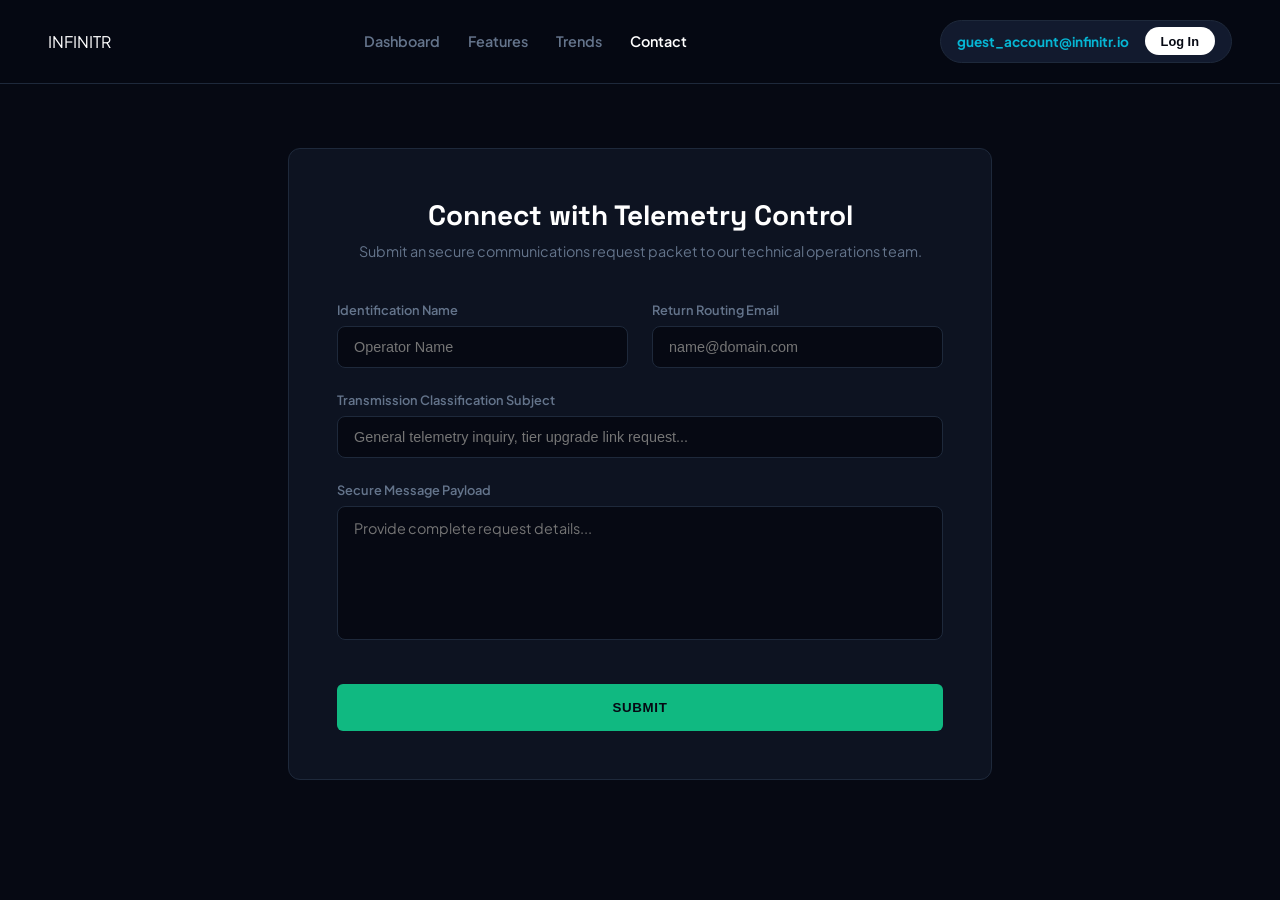
==== commit b89c7e6d: "Update contact.html" ====
--- a/contact.html
+++ b/contact.html
@@ -40,14 +40,14 @@
       <p>Enter your profile credentials to sync with the tracking matrix stream.</p>
       <form id="login-form">
         <div class="input-group">
-          <label for="username">Secure User Email</label>
+          <label for="username">Enter Your Email</label>
           <input type="text" id="username" placeholder="member@infinitr.io" required autocomplete="email">
         </div>
         <div class="input-group">
-          <label for="password">Security Access Key</label>
+          <label for="password">Enter Your Password</label>
           <input type="password" id="password" placeholder="••••••••" required>
         </div>
-        <button type="submit" class="btn-primary">Initialize Secure Link</button>
+        <button type="submit" class="btn-primary">SUBMIT</button>
         <div id="auth-error" class="error-msg"></div>
       </form>
     </div>
@@ -58,29 +58,29 @@
       <h2 class="panel-title" style="font-size: 1.75rem; font-family: var(--font-display); text-align: center; margin-bottom: 0.5rem;">Connect with <span>Telemetry Control</span></h2>
       <p style="color: var(--text-muted); text-align: center; font-size: 0.9rem; margin-bottom: 2.5rem; line-height: 1.5;">Submit an secure communications request packet to our technical operations team.</p>
       
-      <form id="contact-dispatch-form" style="display: flex; flex-direction: column; gap: 1.5rem;">
+      <form id="contact-form" style="display: flex; flex-direction: column; gap: 1.5rem;">
         <div style="display: grid; grid-template-columns: 1fr 1fr; gap: 1.5rem;">
           <div class="input-group" style="margin-bottom: 0;">
-            <label>Identification Name</label>
-            <input type="text" placeholder="Operator Name" required style="background: #060913;">
+            <label for="contact-name">Identification Name</label>
+            <input type="text" id="contact-name" placeholder="Operator Name" required style="background: #060913;">
           </div>
           <div class="input-group" style="margin-bottom: 0;">
-            <label>Return Routing Email</label>
-            <input type="email" placeholder="name@domain.com" required style="background: #060913;">
+            <label for="contact-email">Return Routing Email</label>
+            <input type="email" id="contact-email" placeholder="name@domain.com" required style="background: #060913;">
           </div>
         </div>
         
         <div class="input-group" style="margin-bottom: 0;">
-          <label>Transmission Classification Subject</label>
-          <input type="text" placeholder="General telemetry inquiry, tier upgrade link request..." required style="background: #060913;">
+          <label for="contact-subject">Transmission Classification Subject</label>
+          <input type="text" id="contact-subject" placeholder="General telemetry inquiry, tier upgrade link request..." required style="background: #060913;">
         </div>
 
         <div class="input-group" style="margin-bottom: 0;">
-          <label>Secure Message Payload</label>
-          <textarea rows="6" placeholder="Provide complete request details..." required style="width: 100%; padding: 0.75rem 1rem; border-radius: 8px; border: 1px solid var(--border-line); background: #060913; color: white; outline: none; font-family: var(--font-body); font-size: 0.9rem; resize: none;"></textarea>
+          <label for="contact-message">Secure Message Payload</label>
+          <textarea id="contact-message" rows="6" placeholder="Provide complete request details..." required style="width: 100%; padding: 0.75rem 1rem; border-radius: 8px; border: 1px solid var(--border-line); background: #060913; color: white; outline: none; font-family: var(--font-body); font-size: 0.9rem; resize: none;"></textarea>
         </div>
 
-        <button type="submit" class="btn-primary" style="padding: 1rem; margin-top: 1rem;">Dispatch Signal Transmission</button>
+        <button type="submit" class="btn-primary" style="padding: 1rem; margin-top: 1rem;">SUBMIT</button>
       </form>
     </section>
   </div>
--- a/style.css
+++ b/style.css
@@ -101,15 +101,21 @@
 .btn-primary {
     width: 100%;
     padding: 0.75rem;
-    background: var(--accent);
-    color: var(--bg-base);
+    background: #10B981; /* Matches your high-contrast green indicator */
+    color: #060913;      /* Crisp dark text on the vibrant button background */
     border: none;
-    border-radius: 8px;
+    border-radius: 6px;
     font-weight: 700;
-    cursor: pointer;
-    transition: opacity 0.2s;
-}
-.btn-primary:hover { opacity: 0.9; }
+    letter-spacing: 0.05em;
+    text-transform: uppercase; /* Enforces clean SUBMIT capitalization layout */
+    cursor: pointer;
+    transition: background 0.2s ease;
+    margin-top: 0.5rem;
+}
+
+.btn-primary:hover {
+    background: #059669; /* Slightly deeper green accent on cursor focus */
+}
 
 .error-msg {
     color: #ef4444;
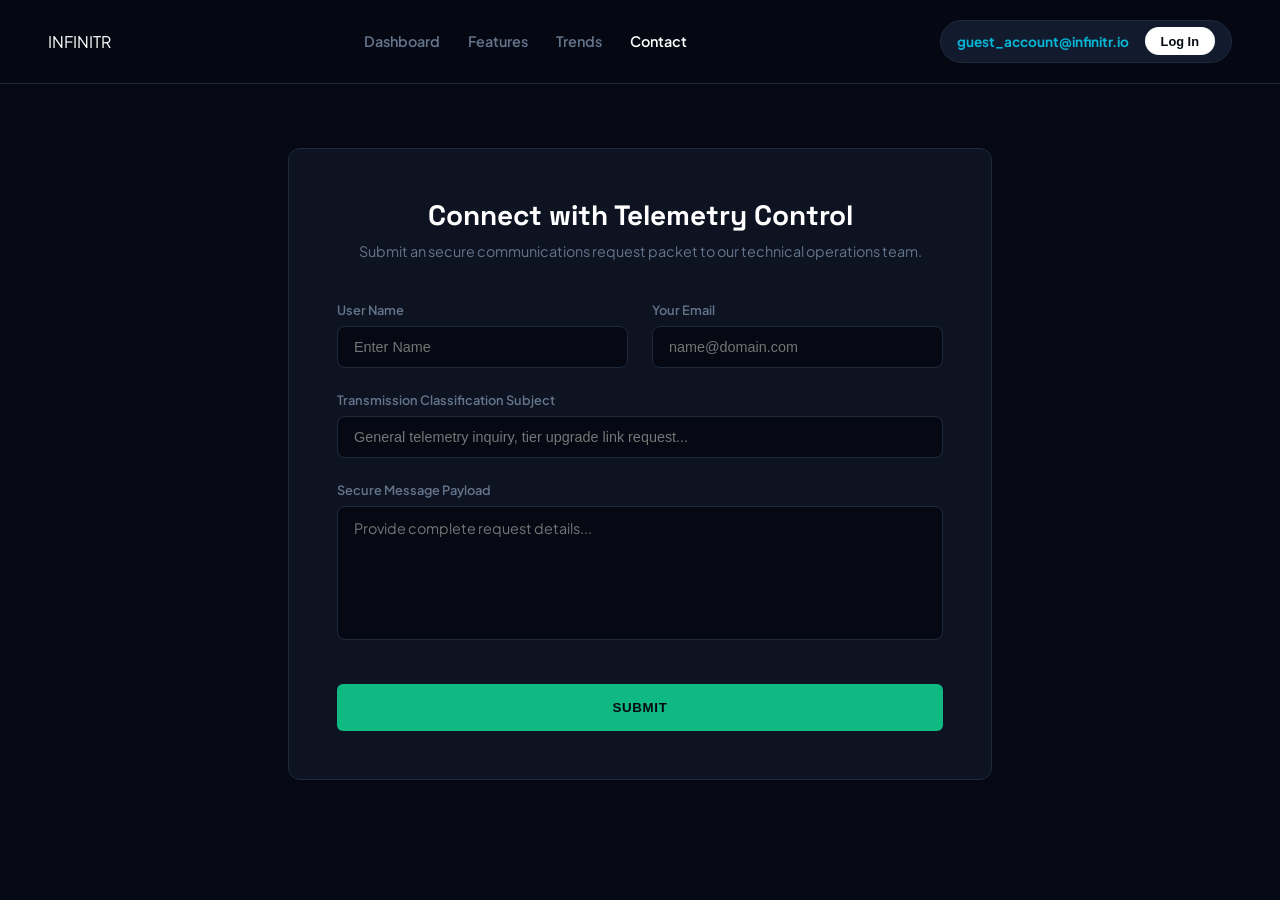
==== commit a764eb26: "Update contact.html" ====
--- a/contact.html
+++ b/contact.html
@@ -61,11 +61,11 @@
       <form id="contact-form" style="display: flex; flex-direction: column; gap: 1.5rem;">
         <div style="display: grid; grid-template-columns: 1fr 1fr; gap: 1.5rem;">
           <div class="input-group" style="margin-bottom: 0;">
-            <label for="contact-name">Identification Name</label>
-            <input type="text" id="contact-name" placeholder="Operator Name" required style="background: #060913;">
+            <label for="contact-name">User Name</label>
+            <input type="text" id="contact-name" placeholder="Enter Name" required style="background: #060913;">
           </div>
           <div class="input-group" style="margin-bottom: 0;">
-            <label for="contact-email">Return Routing Email</label>
+            <label for="contact-email">Your Email</label>
             <input type="email" id="contact-email" placeholder="name@domain.com" required style="background: #060913;">
           </div>
         </div>
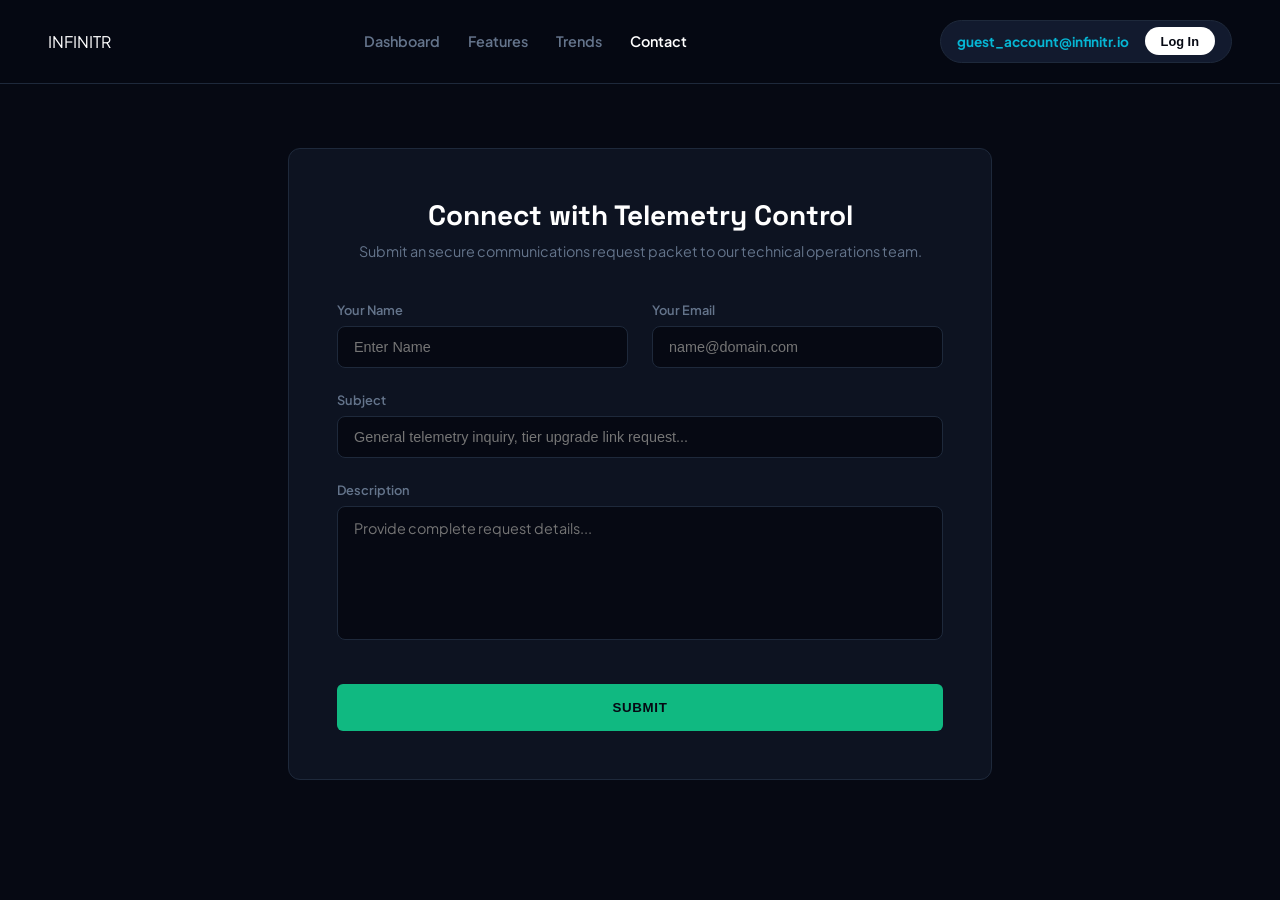
==== commit 634dac77: "Update contact.html" ====
--- a/contact.html
+++ b/contact.html
@@ -61,7 +61,7 @@
       <form id="contact-form" style="display: flex; flex-direction: column; gap: 1.5rem;">
         <div style="display: grid; grid-template-columns: 1fr 1fr; gap: 1.5rem;">
           <div class="input-group" style="margin-bottom: 0;">
-            <label for="contact-name">User Name</label>
+            <label for="contact-name">Your Name</label>
             <input type="text" id="contact-name" placeholder="Enter Name" required style="background: #060913;">
           </div>
           <div class="input-group" style="margin-bottom: 0;">
@@ -71,12 +71,12 @@
         </div>
         
         <div class="input-group" style="margin-bottom: 0;">
-          <label for="contact-subject">Transmission Classification Subject</label>
+          <label for="contact-subject">Subject</label>
           <input type="text" id="contact-subject" placeholder="General telemetry inquiry, tier upgrade link request..." required style="background: #060913;">
         </div>
 
         <div class="input-group" style="margin-bottom: 0;">
-          <label for="contact-message">Secure Message Payload</label>
+          <label for="contact-message">Description</label>
           <textarea id="contact-message" rows="6" placeholder="Provide complete request details..." required style="width: 100%; padding: 0.75rem 1rem; border-radius: 8px; border: 1px solid var(--border-line); background: #060913; color: white; outline: none; font-family: var(--font-body); font-size: 0.9rem; resize: none;"></textarea>
         </div>
 
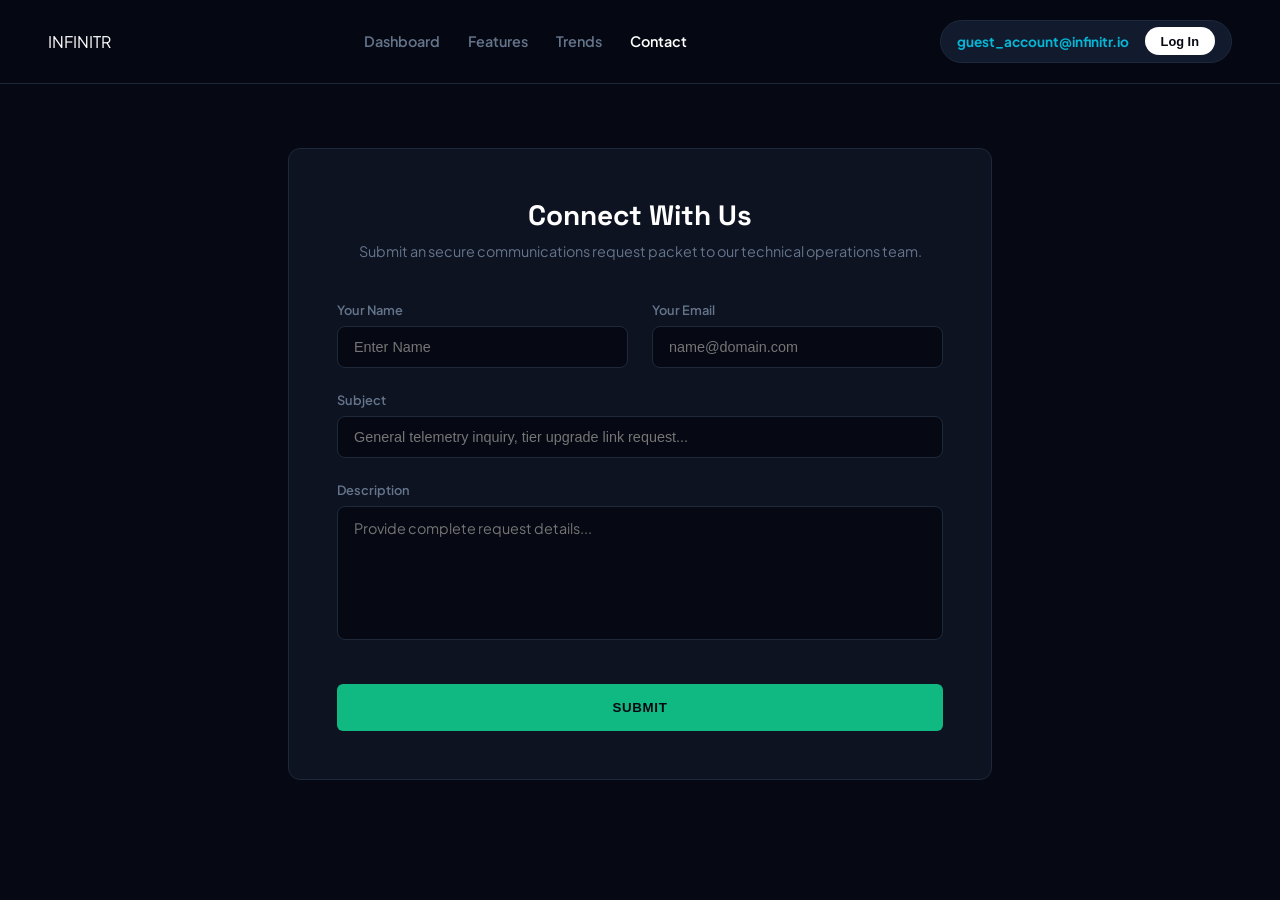
==== commit a9117b95: "Update contact.html" ====
--- a/contact.html
+++ b/contact.html
@@ -55,7 +55,7 @@
 
   <div class="dashboard-layout" style="grid-template-columns: 1fr; max-width: 800px; margin-top: 4rem;">
     <section class="card-panel" style="padding: 3rem;">
-      <h2 class="panel-title" style="font-size: 1.75rem; font-family: var(--font-display); text-align: center; margin-bottom: 0.5rem;">Connect with <span>Telemetry Control</span></h2>
+      <h2 class="panel-title" style="font-size: 1.75rem; font-family: var(--font-display); text-align: center; margin-bottom: 0.5rem;">Connect With Us</h2>
       <p style="color: var(--text-muted); text-align: center; font-size: 0.9rem; margin-bottom: 2.5rem; line-height: 1.5;">Submit an secure communications request packet to our technical operations team.</p>
       
       <form id="contact-form" style="display: flex; flex-direction: column; gap: 1.5rem;">
